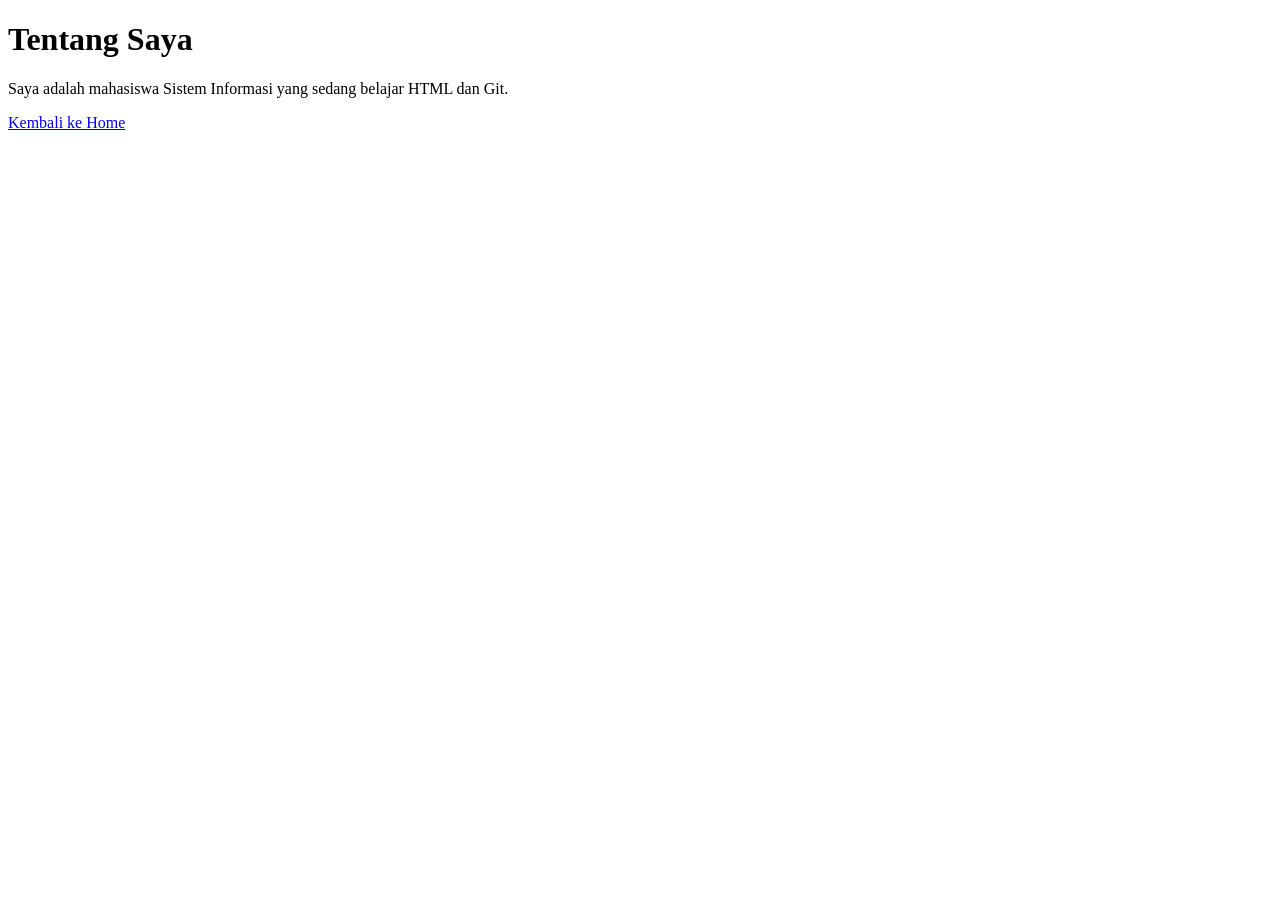
==== about.html @ 81c2238c "menambahkan css pinky dan foto profil" ====
<!DOCTYPE html>
<html lang="id">
  <head>
    <meta charset="UTF-8" />
    <title>About - Website Saya</title>
  </head>
  <body>
    <h1>Tentang Saya</h1>

    <p>
      Saya adalah mahasiswa Sistem Informasi yang sedang belajar HTML dan Git.
    </p>

    <a href="index.html">Kembali ke Home</a>
  </body>
</html>
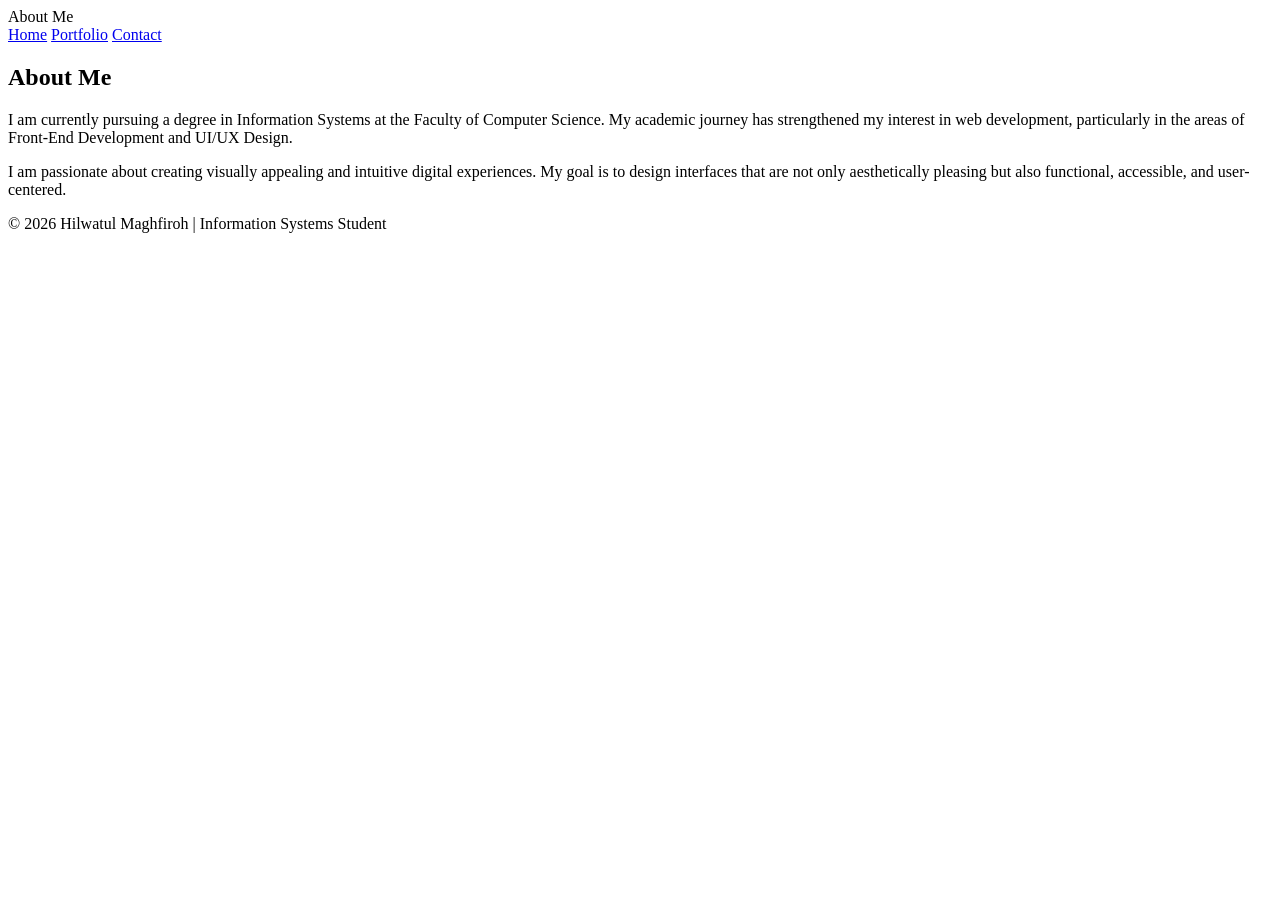
==== commit c2023369: "update website lebih lengkap" ====
--- a/about.html
+++ b/about.html
@@ -1,16 +1,40 @@
 <!DOCTYPE html>
 <html lang="id">
-  <head>
-    <meta charset="UTF-8" />
-    <title>About - Website Saya</title>
-  </head>
-  <body>
-    <h1>Tentang Saya</h1>
+<head>
+  <meta charset="UTF-8">
+  <title>About</title>
+  <link rel="stylesheet" href="css/style.css">
+</head>
+<body>
 
-    <p>
-      Saya adalah mahasiswa Sistem Informasi yang sedang belajar HTML dan Git.
-    </p>
+<header>
+  <div class="logo">About Me</div>
+  <nav>
+    <a href="index.html">Home</a>
+    <a href="portofolio.html">Portfolio</a>
+    <a href="contact.html">Contact</a>
+  </nav>
+</header>
 
-    <a href="index.html">Kembali ke Home</a>
-  </body>
-</html>+<section class="section">
+  <div class="card">
+    <h2>About Me</h2>
+<p>
+  I am currently pursuing a degree in Information Systems at the Faculty of Computer Science. 
+  My academic journey has strengthened my interest in web development, 
+  particularly in the areas of Front-End Development and UI/UX Design.
+</p>
+<p>
+  I am passionate about creating visually appealing and intuitive digital experiences. 
+  My goal is to design interfaces that are not only aesthetically pleasing 
+  but also functional, accessible, and user-centered.
+</p>
+  </div>
+</section>
+
+<footer>
+© 2026 Hilwatul Maghfiroh | Information Systems Student
+</footer>
+
+</body>
+</html>
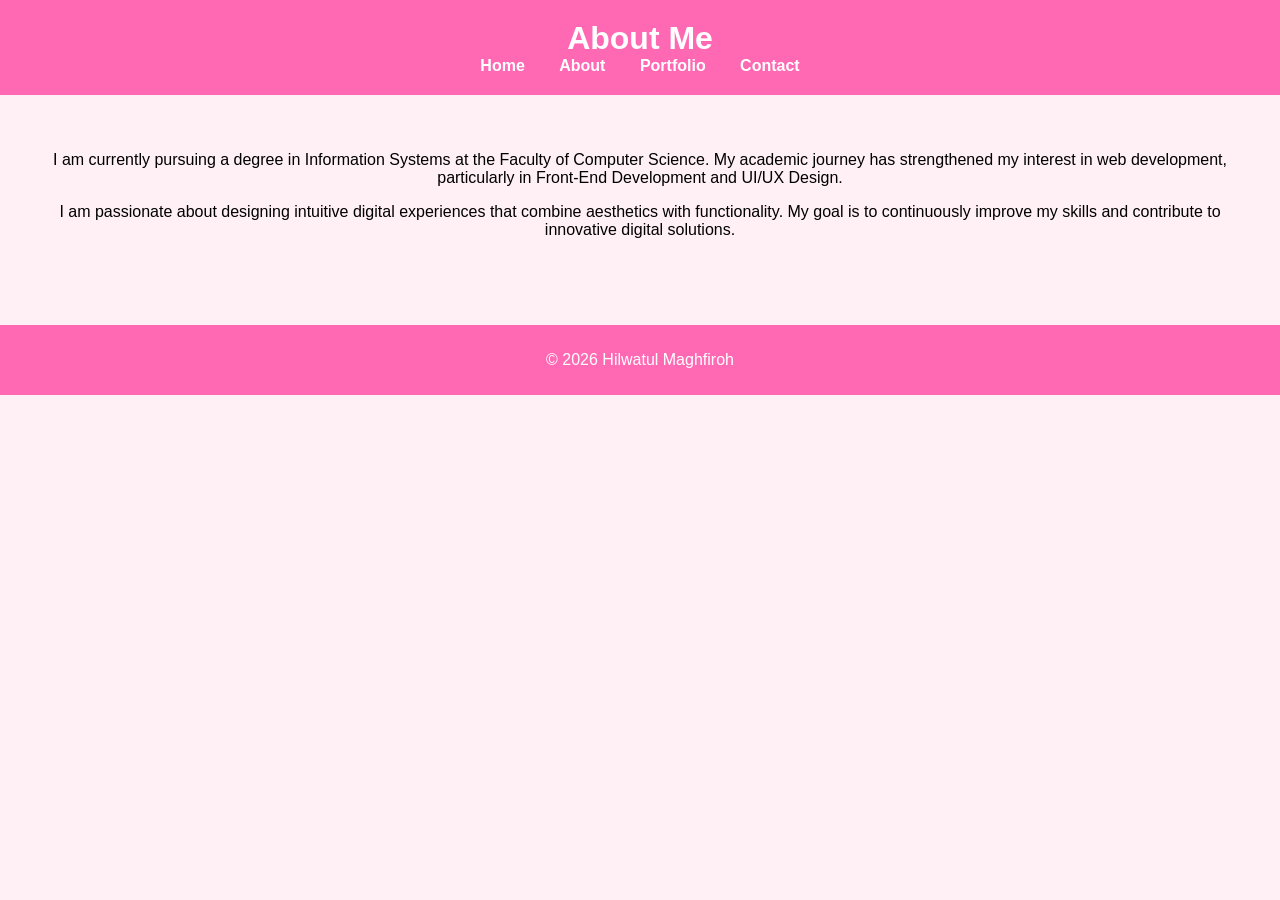
==== commit 119cc3d0: "update css website" ====
--- a/about.html
+++ b/about.html
@@ -1,39 +1,36 @@
 <!DOCTYPE html>
-<html lang="id">
+<html>
 <head>
-  <meta charset="UTF-8">
-  <title>About</title>
-  <link rel="stylesheet" href="css/style.css">
+    <title>About Me</title>
+    <link rel="stylesheet" href="css/style.css">
 </head>
 <body>
 
 <header>
-  <div class="logo">About Me</div>
-  <nav>
-    <a href="index.html">Home</a>
-    <a href="portofolio.html">Portfolio</a>
-    <a href="contact.html">Contact</a>
-  </nav>
+    <h1>About Me</h1>
+    <nav>
+        <a href="index.html">Home</a>
+        <a href="about.html">About</a>
+        <a href="portfolio.html">Portfolio</a>
+        <a href="contact.html">Contact</a>
+    </nav>
 </header>
 
-<section class="section">
-  <div class="card">
-    <h2>About Me</h2>
-<p>
-  I am currently pursuing a degree in Information Systems at the Faculty of Computer Science. 
-  My academic journey has strengthened my interest in web development, 
-  particularly in the areas of Front-End Development and UI/UX Design.
-</p>
-<p>
-  I am passionate about creating visually appealing and intuitive digital experiences. 
-  My goal is to design interfaces that are not only aesthetically pleasing 
-  but also functional, accessible, and user-centered.
-</p>
-  </div>
+<section class="content">
+    <p>
+        I am currently pursuing a degree in Information Systems at the Faculty of Computer Science. 
+        My academic journey has strengthened my interest in web development, particularly 
+        in Front-End Development and UI/UX Design.
+    </p>
+    <p>
+        I am passionate about designing intuitive digital experiences that combine 
+        aesthetics with functionality. My goal is to continuously improve my skills 
+        and contribute to innovative digital solutions.
+    </p>
 </section>
 
 <footer>
-© 2026 Hilwatul Maghfiroh | Information Systems Student
+    <p>© 2026 Hilwatul Maghfiroh</p>
 </footer>
 
 </body>
--- a/css/style.css
+++ b/css/style.css
@@ -0,0 +1,93 @@
+body {
+    font-family: Arial, sans-serif;
+    margin: 0;
+    padding: 0;
+    background-color: #fff0f5;
+}
+
+header {
+    background-color: #ff69b4;
+    text-align: center;
+    padding: 20px;
+}
+
+header h1 {
+    color: white;
+    margin: 0;
+}
+
+nav a {
+    margin: 0 15px;
+    text-decoration: none;
+    color: white;
+    font-weight: bold;
+}
+
+nav a:hover {
+    text-decoration: underline;
+}
+
+.hero {
+    text-align: center;
+    padding: 40px;
+}
+
+.hero img {
+    width: 200px;
+    border-radius: 50%;
+    margin-bottom: 20px;
+}
+
+.content {
+    padding: 40px;
+    text-align: center;
+}
+
+.portfolio {
+    display: flex;
+    justify-content: center;
+    gap: 20px;
+    padding: 40px;
+    flex-wrap: wrap;
+}
+
+.card {
+    background: white;
+    padding: 20px;
+    width: 280px;
+    border-radius: 10px;
+    box-shadow: 0 5px 15px rgba(0,0,0,0.1);
+    text-align: center;
+    transition: 0.3s;
+}
+
+.card:hover {
+    transform: translateY(-8px);
+}
+
+.card img {
+    width: 100%;
+    border-radius: 8px;
+}
+
+.btn {
+    display: inline-block;
+    margin-top: 10px;
+    padding: 8px 15px;
+    background-color: #ff69b4;
+    color: white;
+    text-decoration: none;
+    border-radius: 8px;
+}
+
+.btn:hover {
+    background-color: #ff1493;
+}
+
+footer {
+    background: #ff69b4;
+    text-align: center;
+    padding: 10px;
+    color: white;
+    margin-top: 30px;
+}
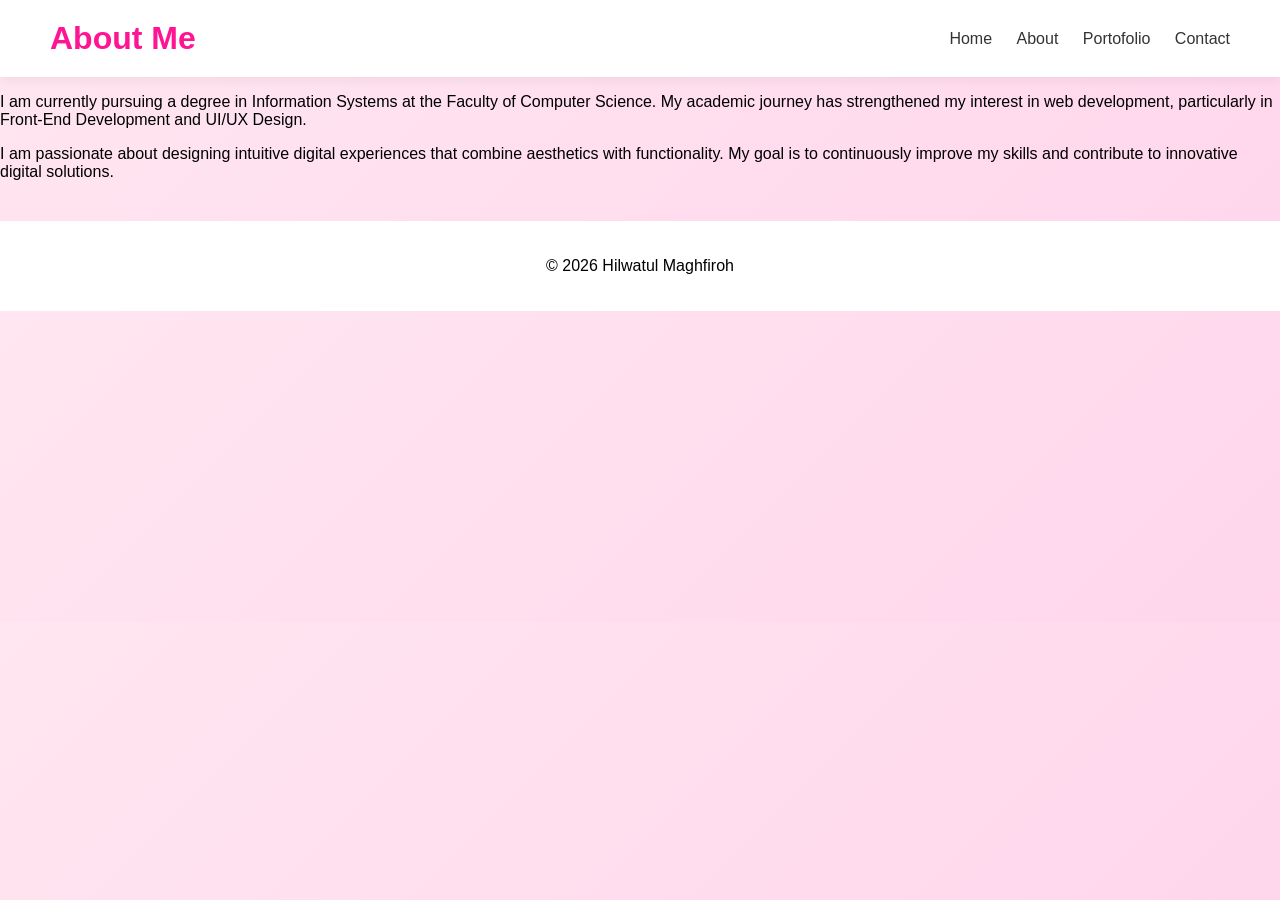
==== commit a33ca97b: "restyle" ====
--- a/about.html
+++ b/about.html
@@ -11,7 +11,7 @@
     <nav>
         <a href="index.html">Home</a>
         <a href="about.html">About</a>
-        <a href="portfolio.html">Portfolio</a>
+        <a href="portofolio.html">Portofolio</a>
         <a href="contact.html">Contact</a>
     </nav>
 </header>
--- a/css/style.css
+++ b/css/style.css
@@ -1,93 +1,173 @@
+/* Google Font */
+@import url('https://fonts.googleapis.com/css2?family=Poppins:wght@300;400;600;700&display=swap');
+
 body {
-    font-family: Arial, sans-serif;
     margin: 0;
-    padding: 0;
-    background-color: #fff0f5;
+    font-family: 'Poppins', sans-serif;
+    background: linear-gradient(135deg, #ffe6f0, #ffd6ec);
 }
 
+/* HEADER */
 header {
-    background-color: #ff69b4;
+    background: white;
+    padding: 20px 50px;
+    display: flex;
+    justify-content: space-between;
+    align-items: center;
+    box-shadow: 0 4px 10px rgba(0,0,0,0.05);
+}
+
+header h1 {
+    margin: 0;
+    color: #ff1493;
+}
+
+nav a {
+    text-decoration: none;
+    margin-left: 20px;
+    color: #333;
+    font-weight: 500;
+}
+
+nav a:hover {
+    color: #ff1493;
+}
+
+/* HERO SECTION */
+.hero {
+    min-height: 80vh;
+    display: flex;
+    align-items: center;
+    justify-content: center;
+}
+
+.hero-container {
+    display: flex;
+    align-items: center;
+    gap: 60px;
+    background: white;
+    padding: 50px;
+    border-radius: 20px;
+    box-shadow: 0 15px 35px rgba(255, 20, 147, 0.2);
+    flex-wrap: wrap;
+}
+
+.hero-image img {
+    width: 250px;
+    border-radius: 50%;
+    border: 6px solid #ff1493;
+}
+
+.hero-text h2 {
+    margin: 0;
+    font-size: 30px;
+    color: #ff1493;
+}
+
+.hero-text p {
+    margin: 8px 0;
+    font-size: 16px;
+}
+
+/* BUTTON */
+.btn {
+    display: inline-block;
+    padding: 12px 25px;
+    background: #ff1493;
+    color: white;
+    text-decoration: none;
+    border-radius: 30px;
+    transition: 0.3s;
+}
+
+.btn:hover {
+    background: #e60073;
+}
+
+/* FOOTER */
+footer {
     text-align: center;
+    padding: 20px;
+    background: white;
+    margin-top: 40px;
+}
+/* ===== PORTFOLIO MODERN CLEAN ===== */
+
+.portofolio {
+    padding: 70px 80px;
+    background: #fff0f6;
+}
+
+.portofolio-title {
+    text-align: center;
+    color: #ff1493;
+    margin-bottom: 50px;
+    font-size: 28px;
+}
+
+.portofolio-grid {
+    display: grid;
+    grid-template-columns: repeat(auto-fit, minmax(280px, 1fr));
+    gap: 30px;
+}
+
+.project-card {
+    background: white;
+    border-radius: 18px;
+    overflow: hidden;
+    box-shadow: 0 10px 25px rgba(0,0,0,0.08);
+    transition: 0.3s ease;
+}
+
+.project-card:hover {
+    transform: translateY(-8px);
+}
+
+.project-card img {
+    width: 100%;
+    height: 180px;
+    object-fit: cover;
+}
+
+.project-content {
     padding: 20px;
 }
 
-header h1 {
-    color: white;
-    margin: 0;
+.project-content h3 {
+    margin-top: 0;
+    color: #ff1493;
 }
 
-nav a {
-    margin: 0 15px;
-    text-decoration: none;
-    color: white;
-    font-weight: bold;
+.project-content p {
+    font-size: 14px;
+    margin-bottom: 15px;
+    color: #555;
 }
 
-nav a:hover {
-    text-decoration: underline;
+.tags {
+    margin-bottom: 15px;
 }
 
-.hero {
-    text-align: center;
-    padding: 40px;
+.tags span {
+    background: #ffe0ef;
+    color: #ff1493;
+    padding: 5px 12px;
+    border-radius: 20px;
+    font-size: 12px;
+    margin-right: 8px;
 }
 
-.hero img {
-    width: 200px;
-    border-radius: 50%;
-    margin-bottom: 20px;
-}
-
-.content {
-    padding: 40px;
-    text-align: center;
-}
-
-.portfolio {
-    display: flex;
-    justify-content: center;
-    gap: 20px;
-    padding: 40px;
-    flex-wrap: wrap;
-}
-
-.card {
-    background: white;
-    padding: 20px;
-    width: 280px;
-    border-radius: 10px;
-    box-shadow: 0 5px 15px rgba(0,0,0,0.1);
-    text-align: center;
+.view-btn {
+    display: inline-block;
+    padding: 8px 20px;
+    background: #ff1493;
+    color: white;
+    text-decoration: none;
+    border-radius: 25px;
+    font-size: 14px;
     transition: 0.3s;
 }
 
-.card:hover {
-    transform: translateY(-8px);
+.view-btn:hover {
+    background: #e60073;
 }
-
-.card img {
-    width: 100%;
-    border-radius: 8px;
-}
-
-.btn {
-    display: inline-block;
-    margin-top: 10px;
-    padding: 8px 15px;
-    background-color: #ff69b4;
-    color: white;
-    text-decoration: none;
-    border-radius: 8px;
-}
-
-.btn:hover {
-    background-color: #ff1493;
-}
-
-footer {
-    background: #ff69b4;
-    text-align: center;
-    padding: 10px;
-    color: white;
-    margin-top: 30px;
-}
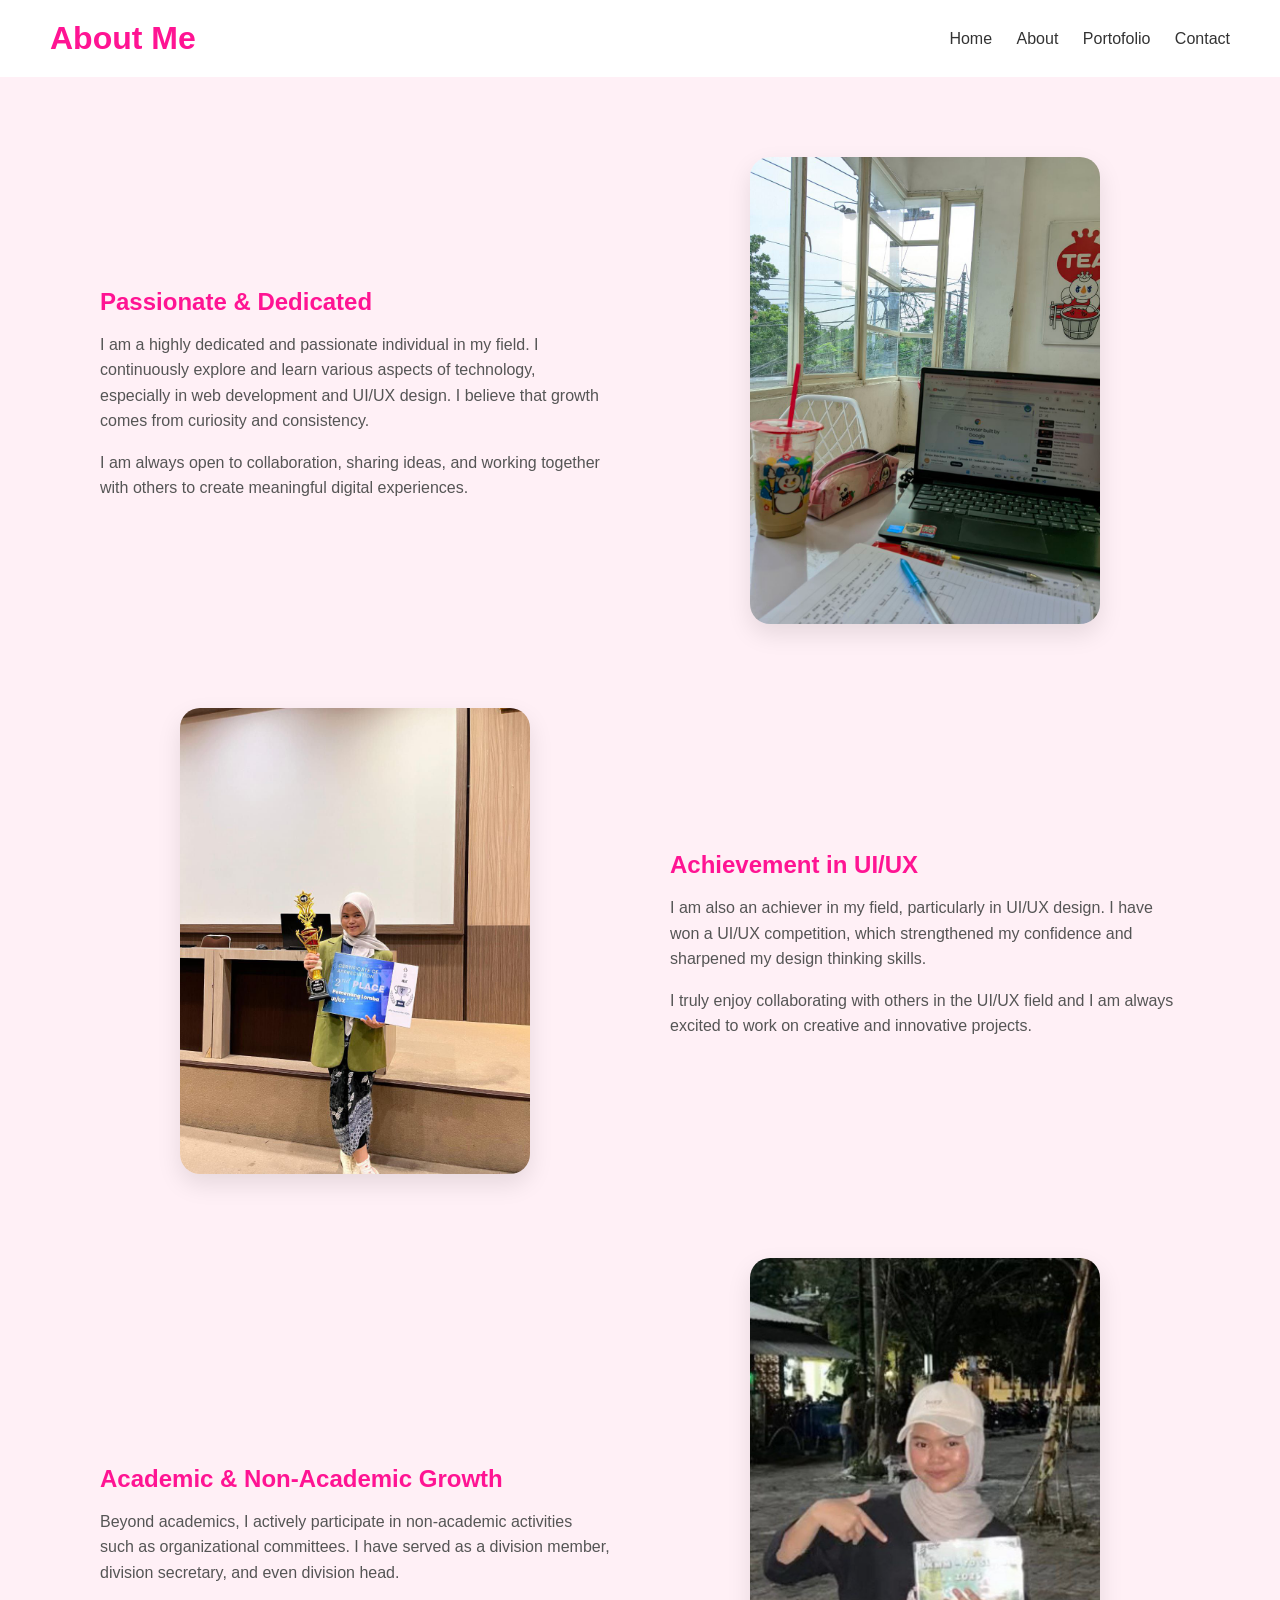
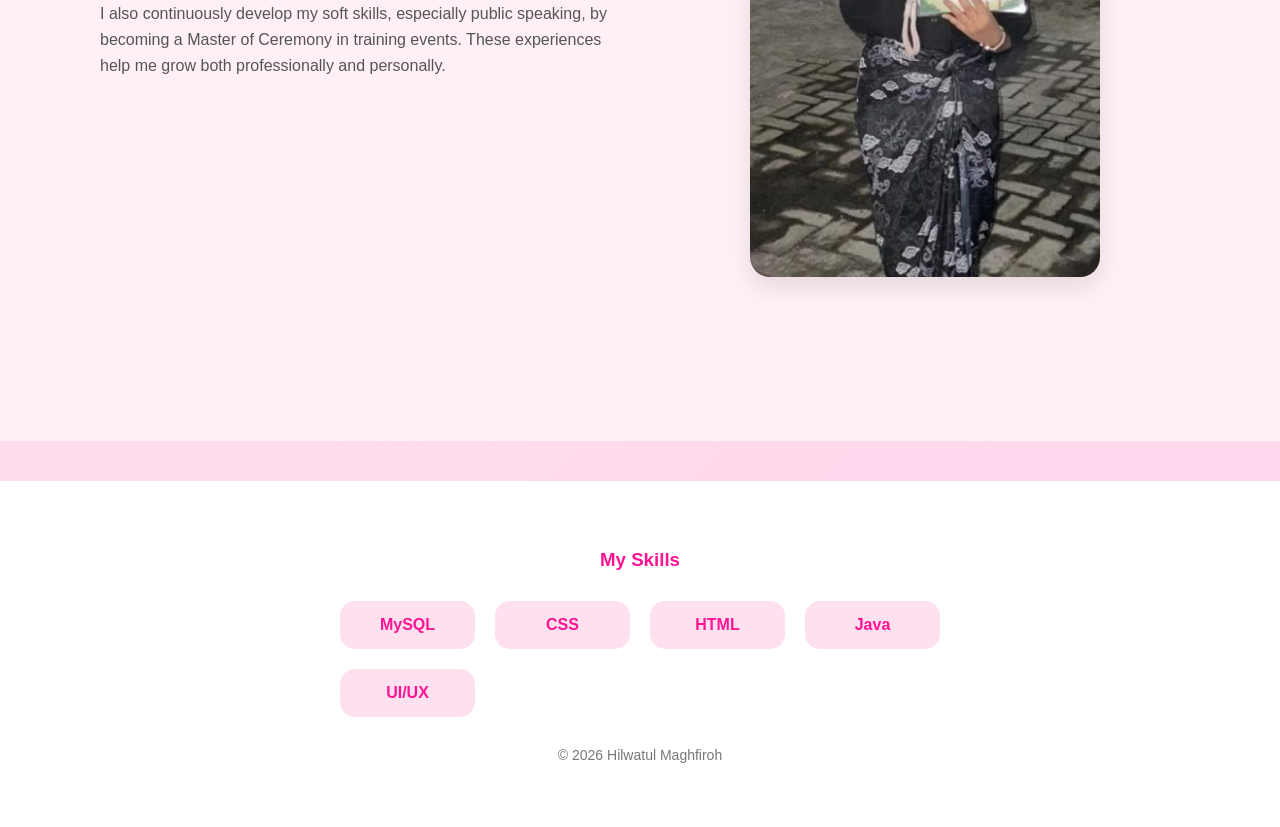
==== commit b4e5a995: "restyle home" ====
--- a/about.html
+++ b/about.html
@@ -16,21 +16,83 @@
     </nav>
 </header>
 
-<section class="content">
-    <p>
-        I am currently pursuing a degree in Information Systems at the Faculty of Computer Science. 
-        My academic journey has strengthened my interest in web development, particularly 
-        in Front-End Development and UI/UX Design.
-    </p>
-    <p>
-        I am passionate about designing intuitive digital experiences that combine 
-        aesthetics with functionality. My goal is to continuously improve my skills 
-        and contribute to innovative digital solutions.
-    </p>
+<section class="about-section">
+
+    <!-- SECTION 1 -->
+    <div class="about-row">
+        <div class="about-text">
+            <h2>Passionate & Dedicated</h2>
+            <p>
+                I am a highly dedicated and passionate individual in my field.
+                I continuously explore and learn various aspects of technology,
+                especially in web development and UI/UX design. I believe that
+                growth comes from curiosity and consistency.
+            </p>
+            <p>
+                I am always open to collaboration, sharing ideas, and working
+                together with others to create meaningful digital experiences.
+            </p>
+        </div>
+        <div class="about-image">
+            <img src="images/about1.jpg" alt="About Photo 1">
+        </div>
+    </div>
+
+    <!-- SECTION 2 -->
+    <div class="about-row reverse">
+        <div class="about-text">
+            <h2>Achievement in UI/UX</h2>
+            <p>
+                I am also an achiever in my field, particularly in UI/UX design.
+                I have won a UI/UX competition, which strengthened my confidence
+                and sharpened my design thinking skills.
+            </p>
+            <p>
+                I truly enjoy collaborating with others in the UI/UX field and
+                I am always excited to work on creative and innovative projects.
+            </p>
+        </div>
+        <div class="about-image">
+            <img src="images/about2.jpg" alt="About Photo 2">
+        </div>
+    </div>
+
+    <!-- SECTION 3 -->
+    <div class="about-row">
+        <div class="about-text">
+            <h2>Academic & Non-Academic Growth</h2>
+            <p>
+                Beyond academics, I actively participate in non-academic
+                activities such as organizational committees. I have served
+                as a division member, division secretary, and even division head.
+            </p>
+            <p>
+                I also continuously develop my soft skills, especially public
+                speaking, by becoming a Master of Ceremony in training events.
+                These experiences help me grow both professionally and personally.
+            </p>
+        </div>
+        <div class="about-image">
+            <img src="images/about3.jpg" alt="About Photo 3">
+        </div>
+    </div>
+
 </section>
 
 <footer>
-    <p>© 2026 Hilwatul Maghfiroh</p>
+    <h3>My Skills</h3>
+
+    <div class="skills-grid">
+        <div class="skill-item">MySQL</div>
+        <div class="skill-item">CSS</div>
+        <div class="skill-item">HTML</div>
+        <div class="skill-item">Java</div>
+        <div class="skill-item">UI/UX</div>
+    </div>
+
+    <p class="copyright">
+        © 2026 Hilwatul Maghfiroh
+    </p>
 </footer>
 
 </body>
--- a/css/style.css
+++ b/css/style.css
@@ -171,3 +171,154 @@
 .view-btn:hover {
     background: #e60073;
 }
+
+/* ===== ABOUT SECTION ===== */
+
+.about-section {
+    padding: 80px 100px;
+    background: #fff0f6;
+}
+
+.about-row {
+    display: flex;
+    align-items: center;
+    gap: 60px;
+    margin-bottom: 80px;
+    flex-wrap: wrap;
+}
+
+.about-row.reverse {
+    flex-direction: row-reverse;
+}
+
+.about-text {
+    flex: 1;
+}
+
+.about-text h2 {
+    color: #ff1493;
+    margin-bottom: 15px;
+}
+
+.about-text p {
+    color: #555;
+    line-height: 1.6;
+}
+
+.about-image {
+    flex: 1;
+    text-align: center;
+}
+
+.about-image img {
+    width: 100%;
+    max-width: 350px;
+    border-radius: 20px;
+    box-shadow: 0 10px 25px rgba(0,0,0,0.1);
+}
+
+/* ===== SKILLS GRID ===== */
+
+footer {
+    background: white;
+    padding: 50px 20px;
+    text-align: center;
+}
+
+footer h3 {
+    color: #ff1493;
+    margin-bottom: 30px;
+}
+
+.skills-grid {
+    display: grid;
+    grid-template-columns: repeat(auto-fit, minmax(120px, 1fr));
+    gap: 20px;
+    max-width: 600px;
+    margin: 0 auto 30px auto;
+}
+
+.skill-item {
+    background: #ffe0ef;
+    padding: 15px;
+    border-radius: 15px;
+    font-weight: 600;
+    color: #ff1493;
+    transition: 0.3s;
+}
+
+.skill-item:hover {
+    transform: translateY(-5px);
+    background: #ff1493;
+    color: white;
+}
+
+.copyright {
+    font-size: 14px;
+    color: #777;
+}
+
+/* ===== CONTACT SECTION ===== */
+
+.contact-section {
+    padding: 80px 20px;
+    background: #ffe6f2;
+    display: flex;
+    justify-content: center;
+}
+
+.contact-container {
+    width: 100%;
+    max-width: 600px;
+    background: white;
+    padding: 50px;
+    border-radius: 20px;
+    box-shadow: 0 15px 35px rgba(255, 20, 147, 0.15);
+    text-align: center;
+}
+
+.contact-form {
+    display: flex;
+    flex-direction: column;
+    gap: 20px;
+}
+
+.contact-form input,
+.contact-form textarea {
+    padding: 15px;
+    border-radius: 10px;
+    border: 1px solid #ddd;
+    font-family: 'Poppins', sans-serif;
+    font-size: 14px;
+}
+
+.contact-form textarea {
+    min-height: 150px;
+    resize: none;
+}
+
+.contact-form input:focus,
+.contact-form textarea:focus {
+    outline: none;
+    border-color: #ff1493;
+}
+
+.contact-info {
+    margin-top: 40px;
+}
+
+.contact-info p {
+    color: #555;
+    margin-bottom: 20px;
+}
+
+.social-links a {
+    text-decoration: none;
+    margin: 0 10px;
+    color: #ff1493;
+    font-weight: 600;
+}
+
+.social-links a:hover {
+    text-decoration: underline;
+}
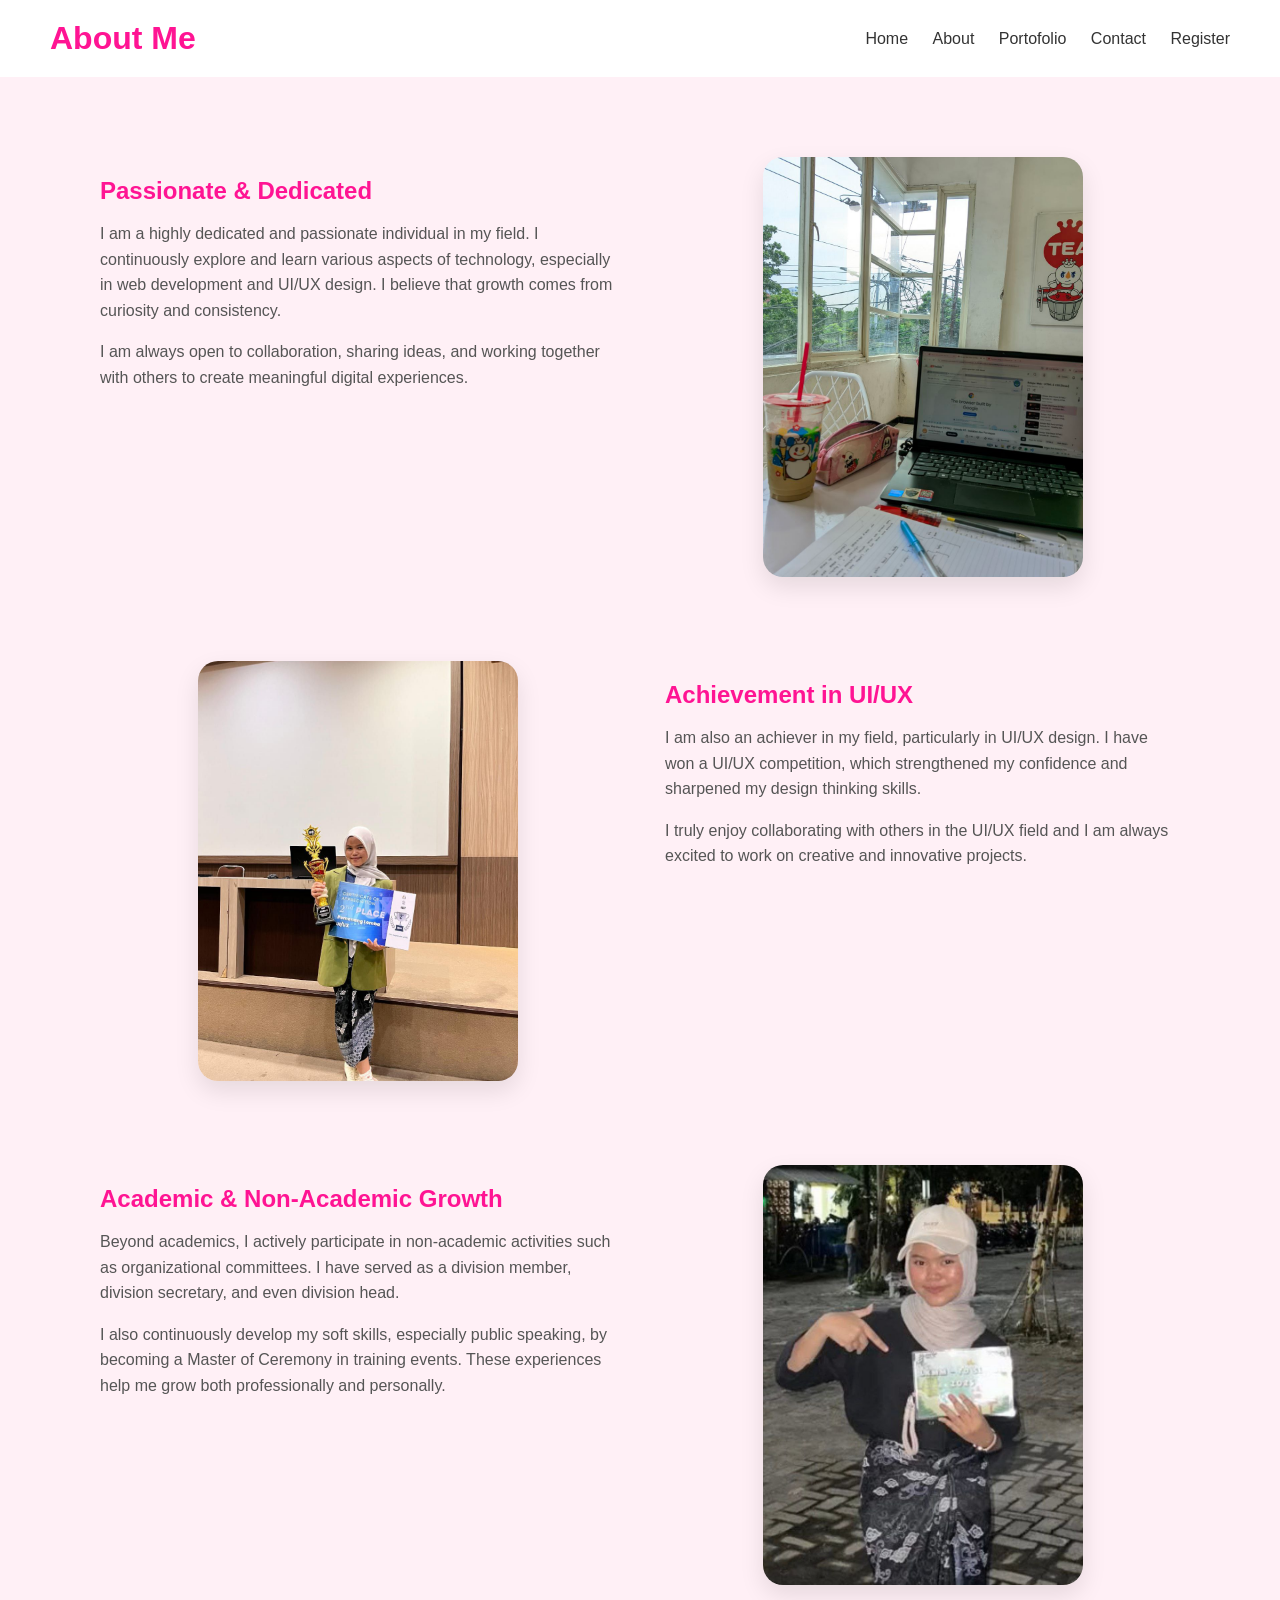
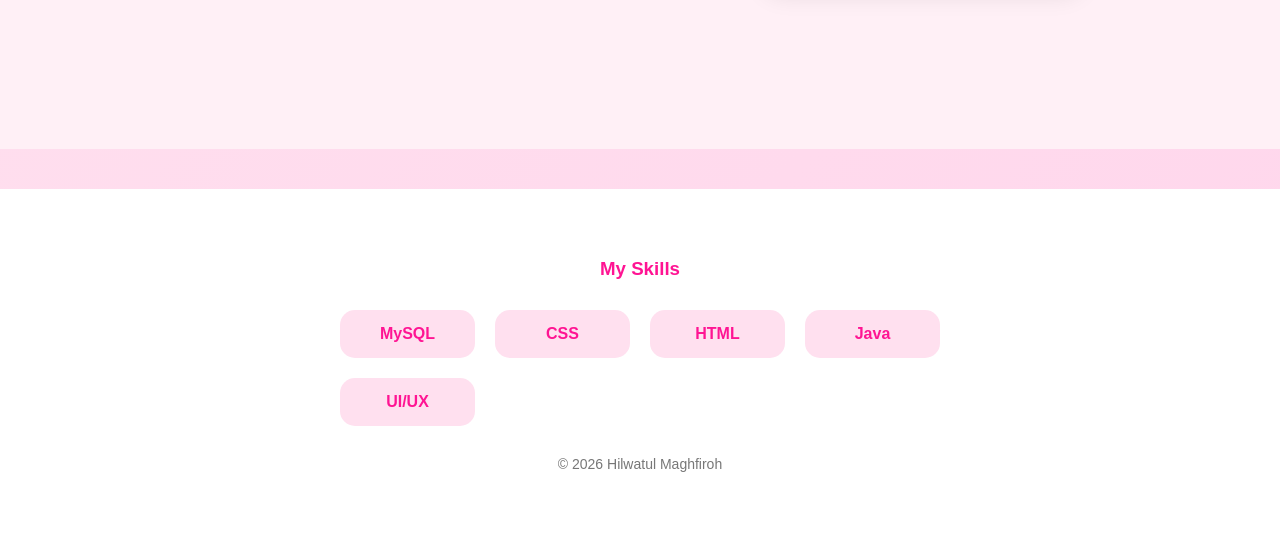
==== commit f94fe298: "menambahkan fitur js" ====
--- a/about.html
+++ b/about.html
@@ -13,6 +13,7 @@
         <a href="about.html">About</a>
         <a href="portofolio.html">Portofolio</a>
         <a href="contact.html">Contact</a>
+        <a href="register.html">Register</a>
     </nav>
 </header>
 
--- a/css/style.css
+++ b/css/style.css
@@ -39,35 +39,31 @@
     display: flex;
     align-items: center;
     justify-content: center;
+    padding: 60px 80px;
 }
 
 .hero-container {
     display: flex;
     align-items: center;
-    gap: 60px;
-    background: white;
-    padding: 50px;
-    border-radius: 20px;
-    box-shadow: 0 15px 35px rgba(255, 20, 147, 0.2);
+    gap: 70px;
     flex-wrap: wrap;
 }
 
 .hero-image img {
-    width: 250px;
+    width: 280px;
     border-radius: 50%;
     border: 6px solid #ff1493;
 }
 
-.hero-text h2 {
-    margin: 0;
-    font-size: 30px;
-    color: #ff1493;
+.hero-text {
+    max-width: 600px;
 }
 
 .hero-text p {
-    margin: 8px 0;
-    font-size: 16px;
-}
+    line-height: 1.6;
+    margin-bottom: 10px;
+}
+
 
 /* BUTTON */
 .btn {
@@ -181,8 +177,8 @@
 
 .about-row {
     display: flex;
-    align-items: center;
-    gap: 60px;
+    align-items: stretch; /* bikin tinggi kiri & kanan seimbang */
+    gap: 50px;
     margin-bottom: 80px;
     flex-wrap: wrap;
 }
@@ -212,10 +208,14 @@
 
 .about-image img {
     width: 100%;
-    max-width: 350px;
+    max-width: 320px;
+    height: 100%;
+    max-height: 420px;
+    object-fit: cover;
     border-radius: 20px;
     box-shadow: 0 10px 25px rgba(0,0,0,0.1);
 }
+
 
 /* ===== SKILLS GRID ===== */
 
@@ -322,3 +322,95 @@
 .social-links a:hover {
     text-decoration: underline;
 }
+
+/* ===== REGISTER SECTION ===== */
+
+.register-section {
+    min-height: 80vh;
+    display: flex;
+    justify-content: center;
+    align-items: center;
+    padding: 60px 20px;
+}
+
+/* white card */
+.register-card {
+    background: white;
+    padding: 40px;
+    border-radius: 20px;
+    box-shadow: 0 15px 35px rgba(255,20,147,0.2);
+    width: 100%;
+    max-width: 500px;
+}
+
+/* title */
+.register-card h2 {
+    text-align: center;
+    color: #ff1493;
+    margin-bottom: 10px;
+}
+
+/* intro text */
+.register-intro {
+    text-align: center;
+    font-size: 14px;
+    color: #555;
+    margin-bottom: 25px;
+    line-height: 1.6;
+}
+
+/* form group */
+.form-group {
+    margin-bottom: 18px;
+}
+
+/* label */
+.form-group label {
+    display: block;
+    margin-bottom: 6px;
+    font-weight: 500;
+}
+
+/* ALL inputs same width */
+.form-group input,
+.form-group textarea {
+    width: 100%;
+    padding: 12px;
+    border-radius: 10px;
+    border: 1px solid #ccc;
+    font-family: 'Poppins', sans-serif;
+    font-size: 14px;
+    box-sizing: border-box;
+}
+
+/* address height only, NOT wider */
+.form-group textarea {
+    height: 100px;
+    resize: vertical;
+}
+
+/* gender center */
+.radio-group {
+    display: flex;
+    justify-content: center;
+    gap: 40px;
+    margin-top: 8px;
+}
+
+/* submit button */
+.btn-submit {
+    width: 100%;
+    padding: 14px;
+    border: none;
+    border-radius: 30px;
+    background: linear-gradient(135deg,#ff1493,#ff4da6);
+    color: white;
+    font-size: 16px;
+    cursor: pointer;
+    margin-top: 10px;
+    transition: 0.3s;
+}
+
+.btn-submit:hover {
+    transform: translateY(-2px);
+}
